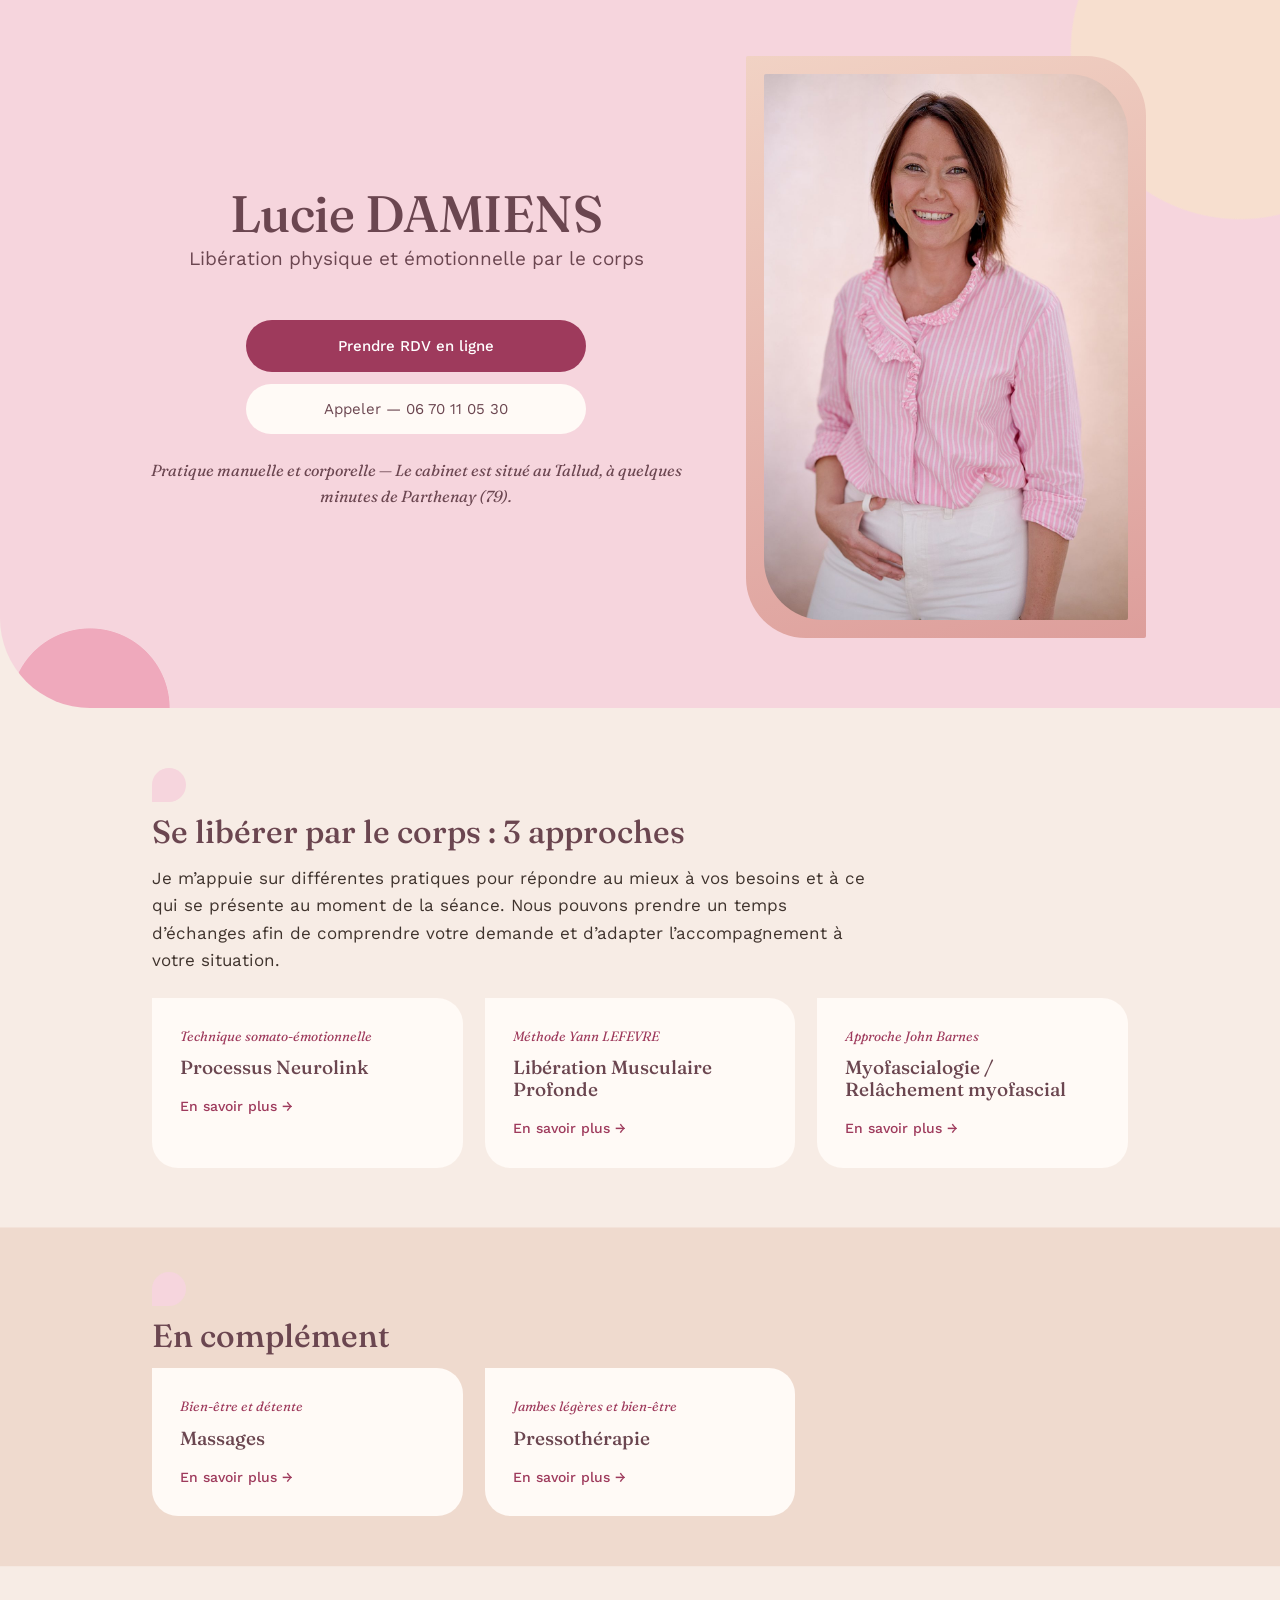
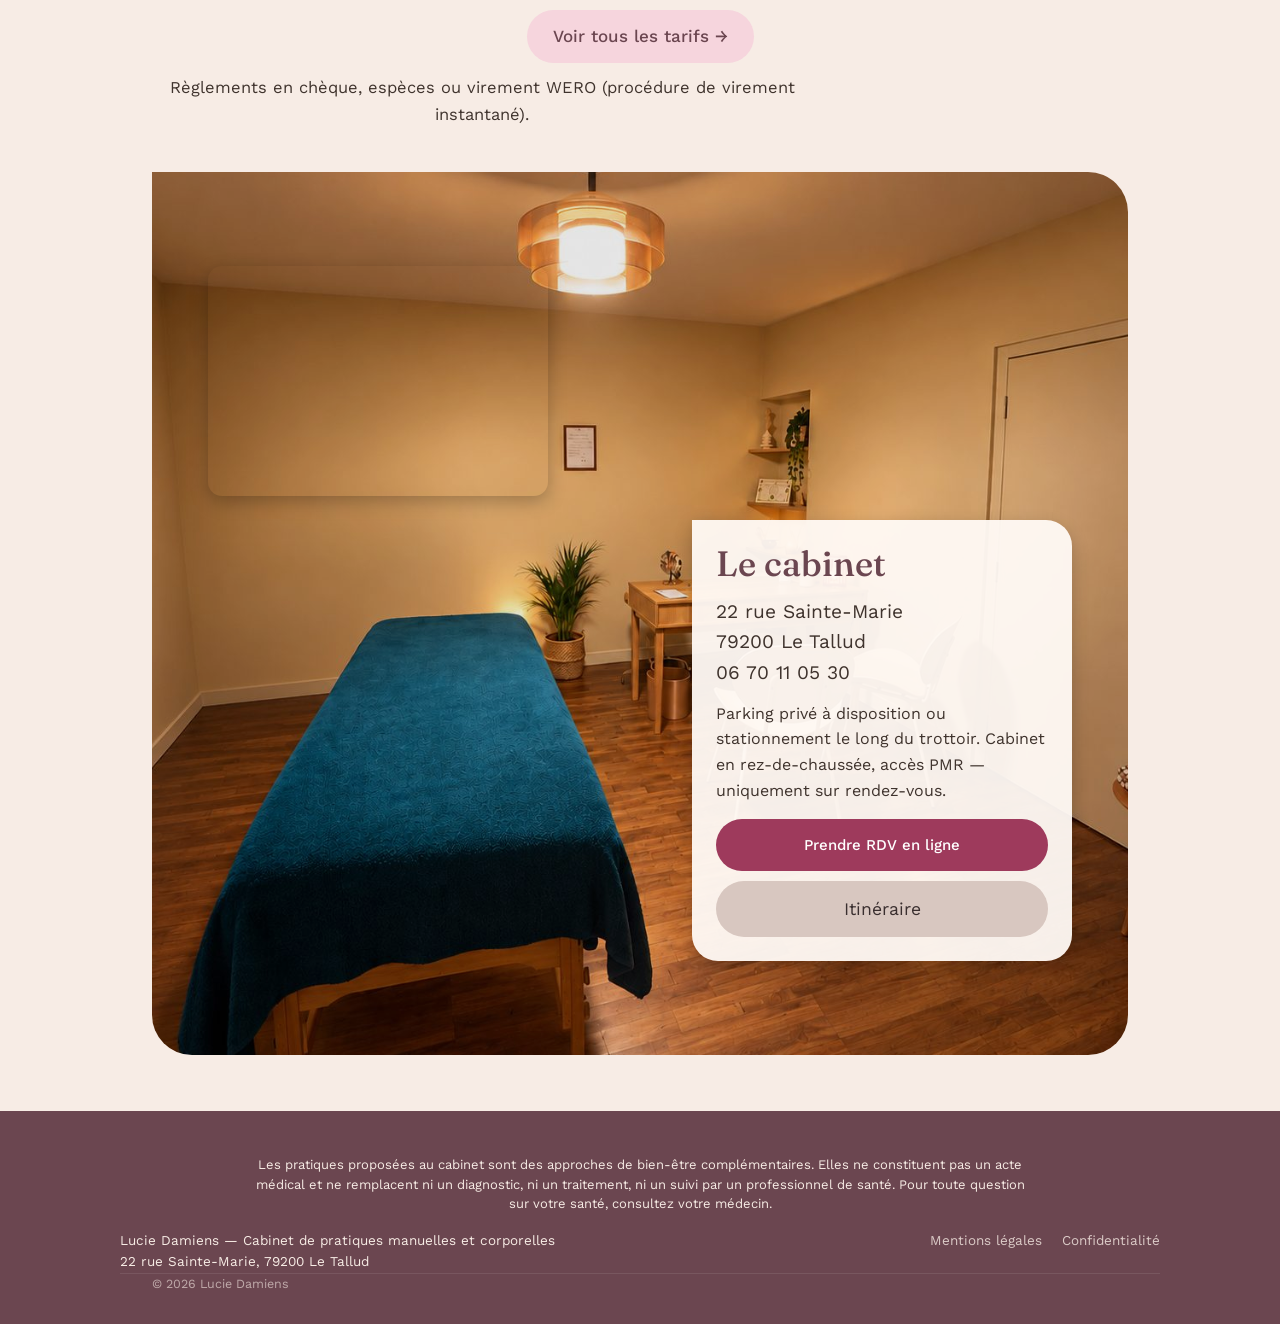
==== index.html @ f3e39a35 "Add files via upload" ====
<!doctype html>
<html lang="fr-FR"><head><meta charset="utf-8"><meta name="viewport" content="width=device-width, initial-scale=1">
<title>Lucie Damiens – Pratiques manuelles et corporelles au Tallud (79)</title>
<meta name="description" content="Lucie Damiens, cabinet de pratiques manuelles et corporelles au Tallud, près de Parthenay (79) : Processus Neurolink, Libération Musculaire Profonde, Myofascialogie, massages et pressothérapie.">
<link rel="stylesheet" href="https://fonts.googleapis.com/css2?family=Fraunces:ital,opsz,wght@0,9..144,400;0,9..144,500;0,9..144,600;1,9..144,500&family=Work+Sans:wght@400;500;600&display=swap">
<style>/*
Theme Name: Lucie Damiens
Theme URI: https://luciedamiensneurolink.com/
Author: Peux
Description: Thème sur-mesure pour le site de Lucie Damiens, thérapeute manuelle (Fasciathérapie, Libération Musculaire Profonde, Myofascialogie, Processus Neurolink).
Version: 1.0
Requires PHP: 7.4
Text Domain: lucie-damiens
*/

:root{
  --bone:#F7ECE5;
  --bone-deep:#EFDACE;
  --ink:#3F332D;
  --ink-soft:#8A796F;
  --moss:#E28FA6;
  --moss-deep:#6B4650;
  --ochre:#DB9DAF;
  --clay:#DB9DAF;
  --line:#EAD9CD;
  --white:#FFFAF6;
}
*{box-sizing:border-box;}
html{scroll-behavior:smooth;}
body{
  margin:0;
  background:var(--bone);
  color:var(--ink);
  font-family:'Work Sans', sans-serif;
  font-size:17px;
  line-height:1.6;
}
h1,h2,h3{
  font-family:'Fraunces', serif;
  font-weight:500;
  color:var(--moss-deep);
  line-height:1.15;
  margin:0;
}
p{margin:0;}
a{color:inherit;}
img{max-width:100%;}
.wrap{max-width:1040px;margin:0 auto;padding:0 32px;}

/* HERO */
.hero{
  display:grid; grid-template-columns:1.1fr .9fr; gap:56px; align-items:center;
  padding:76px 32px 84px; max-width:1040px; margin:0 auto;
}
.hero .eyebrow{font-size:15px; color:var(--clay); font-style:italic; font-family:'Fraunces',serif; margin-bottom:14px;}
.hero h1{font-size:44px; letter-spacing:-.01em;}
.hero p.lead{margin-top:20px; font-size:18px; color:var(--ink-soft); max-width:46ch;}
.hero .symptoms{margin-top:26px; display:flex; flex-wrap:wrap; gap:10px 10px;}
.hero .symptoms span{
  font-size:13.5px; color:var(--moss-deep); background:var(--bone-deep);
  border:1px solid var(--line); padding:6px 12px; border-radius:20px;
}
.hero .ctas{margin-top:34px; display:flex; gap:14px; flex-wrap:wrap;}
.btn-primary{
  background:var(--moss); color:var(--white); text-decoration:none;
  padding:14px 26px; border-radius:2px; font-size:15px; font-weight:500;
  display:inline-block;
}
.btn-secondary{
  border:1px solid var(--ink); color:var(--ink); text-decoration:none;
  padding:13px 25px; border-radius:2px; font-size:15px;
  display:inline-block;
}
.hero-visual{
  aspect-ratio:4/5; background:var(--moss-deep);
  border-radius:2px 60px 2px 60px;
  display:flex; align-items:flex-end; padding:20px;
  background-image:linear-gradient(165deg,#F1D2C4,#DD9E9B);
  overflow:hidden;
}
.hero-visual img{width:100%; height:100%; object-fit:cover; display:block; border-radius:2px 60px 2px 60px;}
@media(max-width:800px){ .hero{grid-template-columns:1fr; padding-top:48px;} .hero h1{font-size:34px;} }

section{padding:70px 32px;}
.section-inner{max-width:1040px; margin:0 auto;}
.divider{border:none; border-top:1px solid var(--line); max-width:1040px; margin:0 auto;}

/* COMPRENDRE */
.comprendre{background:var(--white);}
.comprendre h2{font-size:30px; margin-bottom:22px;}
.comprendre .cols{display:grid; grid-template-columns:1fr 1fr; gap:48px; margin-top:30px;}
.comprendre p{color:var(--ink-soft); max-width:60ch;}
.comprendre .cols h3{font-size:18px; color:var(--moss); margin-bottom:10px;}
.causes-list{list-style:none; padding:0; margin:14px 0 0; display:flex; flex-direction:column; gap:8px;}
.causes-list li{padding-left:18px; position:relative; color:var(--ink-soft); font-size:15.5px;}
.causes-list li::before{content:"—"; position:absolute; left:0; color:var(--clay);}
@media(max-width:800px){ .comprendre .cols{grid-template-columns:1fr;} }

/* FASCIATHERAPIE */
.fascia{background:var(--bone);}
.fascia-grid{display:grid; grid-template-columns:1fr 1fr; gap:48px; align-items:start;}
.fascia h2{font-size:30px; margin-bottom:8px;}
.fascia .sub{font-family:'Fraunces',serif; font-style:italic; color:var(--clay); font-size:16px; margin-bottom:20px; display:block;}
.fascia p{color:var(--ink-soft); max-width:52ch;}
.fascia-points{list-style:none; padding:0; margin:22px 0 0; display:flex; flex-direction:column; gap:14px;}
.fascia-points li{padding-left:20px; position:relative; color:var(--ink-soft); font-size:15px;}
.fascia-points li::before{content:"—"; position:absolute; left:0; color:var(--moss);}
.fascia-points strong{color:var(--ink); font-weight:500;}
.combo-note{
  margin-top:28px; padding:20px 22px; background:var(--bone-deep);
  border-left:2px solid var(--moss); border-radius:2px; font-size:14.5px; color:var(--ink-soft);
}
@media(max-width:800px){ .fascia-grid{grid-template-columns:1fr;} }

/* BENEFICES */
.benefices{background:var(--white);}
.benefices h2{font-size:30px; margin-bottom:38px;}
.benef-grid{display:grid; grid-template-columns:1.3fr 1fr; gap:26px;}
.benef-item{padding:26px 0; border-top:1px solid var(--line);}
.benef-item:first-child{border-top:none;}
.benef-item h3{font-size:19px; color:var(--ink); font-weight:500; margin-bottom:8px;}
.benef-item p{color:var(--ink-soft); font-size:15px; max-width:44ch;}
.benef-side{background:var(--bone-deep); border-radius:2px; padding:28px; display:flex; flex-direction:column; justify-content:center;}
.benef-side h3{font-family:'Fraunces',serif; font-size:20px; color:var(--moss-deep); font-weight:500;}
.benef-side p{margin-top:10px; color:var(--ink-soft); font-size:14.5px;}
@media(max-width:800px){ .benef-grid{grid-template-columns:1fr;} }

/* TEMOIGNAGES */
.temoignages h2{font-size:30px; margin-bottom:38px;}
.quote-flow{display:flex; flex-direction:column; gap:0;}
.quote{padding:26px 0; border-top:1px solid var(--line); display:grid; grid-template-columns:40px 1fr; gap:18px;}
.quote:first-child{border-top:none;}
.quote .mark{font-family:'Fraunces',serif; font-size:34px; color:var(--clay); line-height:1;}
.quote p{font-size:16.5px; color:var(--ink); max-width:60ch;}
.quote .who{margin-top:10px; font-size:13.5px; color:var(--ink-soft);}

/* TARIFS */
.tarifs{background:var(--white);}
.tarifs h2{font-size:30px; margin-bottom:30px;}
.tarif-row{display:flex; justify-content:space-between; align-items:baseline; padding:18px 0; border-top:1px solid var(--line); max-width:640px;}
.tarif-row:first-of-type{border-top:none;}
.tarif-row .label{font-size:16px;}
.tarif-row .price{font-family:'Fraunces',serif; font-size:20px; color:var(--moss-deep);}
.tarifs .infos{margin-top:26px; color:var(--ink-soft); font-size:14.5px; max-width:56ch;}

/* FAQ */
.faq h2{font-size:30px; margin-bottom:30px;}
.faq-item{border-top:1px solid var(--line); padding:20px 0;}
.faq-item:first-child{border-top:none;}
.faq-item h3{font-size:16.5px; font-weight:500; color:var(--ink); font-family:'Work Sans',sans-serif;}
.faq-item p{margin-top:8px; color:var(--ink-soft); font-size:15px; max-width:60ch;}

/* CABINET */
.cabinet{background:var(--white);}
.cabinet-grid{display:grid; grid-template-columns:1fr 1fr; gap:40px; align-items:stretch;}
.map{background:var(--bone-deep); border:1px solid var(--line); border-radius:2px; min-height:280px; width:100%;}
.cabinet-info h2{font-size:26px;}
.cabinet-info address{font-style:normal; color:var(--ink-soft); margin-top:14px; line-height:1.7;}
.cabinet-info .practical{margin-top:18px; color:var(--ink-soft); font-size:14.5px;}
@media(max-width:800px){ .cabinet-grid{grid-template-columns:1fr;} }

/* CONTACT FINAL */
.contact-final{text-align:center; padding:90px 32px;}
.contact-final h2{font-size:32px; max-width:20ch; margin:0 auto;}
.contact-final .btn-primary{margin-top:28px; display:inline-block;}
.contact-final .tel{margin-top:16px; display:block; color:var(--ink-soft); font-size:14.5px;}

footer{background:var(--moss-deep); color:var(--bone); padding:44px 32px 30px;}
.footer-inner{max-width:1040px; margin:0 auto; display:flex; justify-content:space-between; flex-wrap:wrap; gap:24px; font-size:13.5px;}
.footer-inner a{text-decoration:none; color:var(--bone); opacity:.8;}
.footer-links{display:flex; gap:20px; flex-wrap:wrap;}
.foot-bottom{max-width:1040px; margin:24px auto 0; padding-top:20px; border-top:1px solid rgba(250,249,245,.15); font-size:12.5px; opacity:.6;}

/* APPROCHES (home) */
.approches h2{font-size:30px; margin-bottom:10px;}
.approches > .section-inner > p.intro{color:var(--ink-soft); max-width:60ch; margin-bottom:34px;}
.approches-grid{display:grid; grid-template-columns:repeat(3,1fr); gap:22px;}
.approche-card{background:var(--white); border:1px solid var(--line); border-radius:2px; padding:28px; display:flex; flex-direction:column; gap:10px;}
.approche-card .tag{font-family:'Fraunces',serif; font-style:italic; color:var(--clay); font-size:13.5px;}
.approche-card h3{font-size:19px; color:var(--moss-deep); font-weight:500;}
.approche-card p{color:var(--ink-soft); font-size:14.5px; flex:1;}
.approche-card a.more{font-size:14px; color:var(--moss); text-decoration:none; font-weight:500; margin-top:6px;}
@media(max-width:800px){ .approches-grid{grid-template-columns:1fr;} }

/* TECHNIQUE PAGES */
.tech-hero{padding:56px 32px 40px; max-width:820px; margin:0 auto;}
.back-link{display:inline-block; margin-bottom:18px; font-size:14px;}
.back-link:hover{opacity:.85;}
.tech-hero .tagline{display:block; font-family:'Fraunces',serif; font-style:italic; color:var(--clay); font-size:17px; margin-top:10px;}
.tech-hero h1{font-size:36px; margin-top:12px;}
.tech-body{padding:10px 32px 60px; max-width:820px; margin:0 auto;}
.tech-body p{color:var(--ink-soft); margin-bottom:18px; font-size:16.5px; max-width:66ch;}
.tech-body h2{font-size:21px; margin:36px 0 14px; color:var(--moss-deep);}
.indications{background:var(--bone-deep); border-radius:2px; padding:24px 26px; margin:14px 0;}
.indications p{color:var(--ink-soft); font-size:15px; margin:0;}
.note-box{border-left:2px solid var(--moss); padding:16px 20px; margin:20px 0; font-style:italic; color:var(--ink-soft); font-size:15px; background:var(--white);}
.tech-cta{text-align:center; padding:50px 32px 70px;}
.tech-cta .btn-primary{margin-top:18px; display:inline-block;}

.other-techniques{padding:56px 32px; background:var(--white);}
.other-techniques h2{font-size:24px; margin-bottom:24px;}

:root{
  --bone:#F7ECE5;
  --bone-deep:#EFDACE;
  --ink:#3F332D;
  --ink-soft:#8A796F;
  --moss:#E28FA6;
  --moss-deep:#6B4650;
  --ochre:#DB9DAF;
  --clay:#DB9DAF;
  --line:#EAD9CD;
  --white:#FFFAF6;
}

body{
  background:var(--bone);
  color:var(--ink);
  font-family:'Work Sans', sans-serif;
  font-size:17px;
  line-height:1.6;
}

h1,h2,h3{
  font-family:'Fraunces', serif;
  font-weight:500;
  color:var(--moss-deep);
  line-height:1.15;
  margin:0;
}

p{margin:0;}
a{color:inherit;}

.wrap{max-width:1040px;margin:0 auto;padding:0 32px;}

.note{
  max-width:640px; margin:0 auto 8px; text-align:center;
  font-family:'Work Sans',sans-serif; font-size:13px; color:var(--ink-soft);
  letter-spacing:.02em; padding:10px 0;
}

/* HERO */
.hero{
  display:grid; grid-template-columns:1.1fr .9fr; gap:56px; align-items:center;
  padding:76px 32px 84px; max-width:1040px; margin:0 auto;
}
.hero .eyebrow{font-size:15px; color:var(--clay); font-style:italic; font-family:'Fraunces',serif; margin-bottom:14px;}
.hero h1{font-size:44px; letter-spacing:-.01em;}
.hero p.lead{margin-top:20px; font-size:18px; color:var(--ink-soft); max-width:46ch;}
.hero .symptoms{margin-top:26px; display:flex; flex-wrap:wrap; gap:10px 10px;}
.hero .symptoms span{
  font-size:13.5px; color:var(--moss-deep); background:var(--bone-deep);
  border:1px solid var(--line); padding:6px 12px; border-radius:20px;
}
.hero .ctas{margin-top:34px; display:flex; gap:14px; flex-wrap:wrap;}
.btn-primary{
  background:var(--moss); color:var(--white); text-decoration:none;
  padding:14px 26px; border-radius:2px; font-size:15px; font-weight:500;
}
.btn-secondary{
  border:1px solid var(--ink); color:var(--ink); text-decoration:none;
  padding:13px 25px; border-radius:2px; font-size:15px;
}
.hero-visual{
  aspect-ratio:3/5; background:var(--moss-deep);
  border-radius:2px 60px 2px 60px;
  display:flex; align-items:flex-end; padding:20px;
  background-image:linear-gradient(165deg,#F1D2C4,#DD9E9B);
}
.hero-visual img{width:100%;height:100%;object-fit:cover;}

@media(max-width:800px){
  .hero{grid-template-columns:1fr; padding-top:48px;}
  .hero h1{font-size:34px;}
}

/* SECTIONS */
section{padding:70px 32px;}
.section-inner{max-width:1040px; margin:0 auto;}
.divider{border:none; border-top:1px solid var(--line); max-width:1040px; margin:0 auto;}

/* COMPRENDRE */
.comprendre{background:var(--white);}
.comprendre h2{font-size:30px; margin-bottom:22px;}
.comprendre .cols{display:grid; grid-template-columns:1fr 1fr; gap:48px; margin-top:30px;}
.comprendre p{color:var(--ink-soft); max-width:60ch;}
.comprendre .cols h3{font-size:18px; color:var(--moss); margin-bottom:10px;}
.causes-list{list-style:none; padding:0; margin:14px 0 0; display:flex; flex-direction:column; gap:8px;}
.causes-list li{padding-left:18px; position:relative; color:var(--ink-soft); font-size:15.5px;}
.causes-list li::before{content:"—"; position:absolute; left:0; color:var(--clay);}
@media(max-width:800px){ .comprendre .cols{grid-template-columns:1fr;} }

/* TECHNIQUE PAGES */
.tech-hero{padding:56px 32px 40px; max-width:820px; margin:0 auto;}
.back-link{display:inline-block; margin-bottom:18px; font-size:14px;}
.tech-hero .tagline{display:block; font-family:'Fraunces',serif; font-style:italic; color:var(--clay); font-size:17px; margin-top:10px;}
.tech-hero h1{font-size:36px; margin-top:12px;}

.tech-body{padding:10px 32px 60px; max-width:820px; margin:0 auto;}
.tech-body p{color:var(--ink-soft); margin-bottom:18px; font-size:16.5px; max-width:66ch;}
.tech-body h2{font-size:21px; margin:36px 0 14px; color:var(--moss-deep);}
.indications{background:var(--bone-deep); border-radius:2px; padding:24px 26px; margin:14px 0;}
.indications p{color:var(--ink-soft); font-size:15px; margin:0;}
.note-box{border-left:2px solid var(--moss); padding:16px 20px; margin:20px 0; font-style:italic; color:var(--ink-soft); font-size:15px; background:var(--white);}

.tech-cta{text-align:center; padding:50px 32px 70px;}
.tech-cta .btn-primary{margin-top:18px; display:inline-block;}

/* APPROCHES */
.approches h2{font-size:30px; margin-bottom:10px;}
.approches > .section-inner > p.intro{color:var(--ink-soft); max-width:60ch; margin-bottom:34px;}
.approches-grid{display:grid; grid-template-columns:repeat(3,1fr); gap:22px;}
.approche-card{background:var(--white); border:1px solid var(--line); border-radius:2px; padding:28px; display:flex; flex-direction:column; gap:10px;}
.approche-card .tag{font-family:'Fraunces',serif; font-style:italic; color:var(--clay); font-size:13.5px;}
.approche-card h3{font-size:19px; color:var(--moss-deep); font-weight:500;}
.approche-card p{color:var(--ink-soft); font-size:14.5px; flex:1;}
.approche-card a.more{font-size:14px; color:var(--moss); text-decoration:none; font-weight:500; margin-top:6px;}
@media(max-width:800px){ .approches-grid{grid-template-columns:1fr;} }

/* QUOTES */
.quote-flow{display:flex; flex-direction:column; gap:0;}
.quote{padding:26px 0; border-top:1px solid var(--line); display:grid; grid-template-columns:40px 1fr; gap:18px;}
.quote .mark{font-family:'Fraunces',serif; font-size:34px; color:var(--clay); line-height:1;}
.quote p{font-size:16.5px; color:var(--ink); max-width:60ch;}
.quote .who{margin-top:10px; font-size:13.5px; color:var(--ink-soft);}

/* TARIFS */
.tarif-row{display:flex; justify-content:space-between; align-items:baseline; padding:18px 0; border-top:1px solid var(--line); max-width:640px;}
.tarif-row .label{font-size:16px;}
.tarif-row .price{font-family:'Fraunces',serif; font-size:20px; color:var(--moss-deep);}
.tarifs .infos{margin-top:26px; color:var(--ink-soft); font-size:14.5px; max-width:56ch;}

/* CONTACT FINAL */
.contact-final{text-align:center; padding:90px 32px;}
.contact-final h2{font-size:32px; max-width:20ch; margin:0 auto;}
.contact-final .btn-primary{margin-top:28px; display:inline-block;}
.contact-final .tel{margin-top:16px; display:block; color:var(--ink-soft); font-size:14.5px;}
/* ===== SECTION IMMERSIVE ===== */

.cabinet-immersive {
  position: relative;
  width: 100%;
  height: 750px;
  overflow: hidden;
}

/* ===== IMAGE DE FOND (sans flou) ===== */

.cabinet-bg {
  position: absolute;
  top: 0;
  left: 0;
  width: 100%;
  height: 100%;
  background-image: url("images/cabinet.jpg");
  background-size: cover;
  background-position: center;
  background-attachment: fixed; /* Parallax */
  filter: brightness(0.55); /* sombre mais net */
  transform: scale(1.05); /* effet profondeur */
}

/* ===== OVERLAY ===== */

.cabinet-immersive-overlay {
  position: relative;
  z-index: 2;
  display: grid;
  grid-template-columns: 1fr 1fr;
  gap: 40px;
  padding: 80px 60px;
  height: 100%;
  align-items: center;
  animation: fadeIn 1.4s ease forwards;
  opacity: 0;
}

/* Animation fade-in */
@keyframes fadeIn {
  from { opacity: 0; transform: translateY(30px); }
  to { opacity: 1; transform: translateY(0); }
}

/* ===== CARTE ===== */

.cabinet-map iframe {
  width: 100%;
  height: 350px;
  border: 0;
  border-radius: 14px;
  box-shadow: 0 6px 18px rgba(0,0,0,0.25);
}

/* ===== INFO ===== */

.cabinet-info {
  background: rgba(255, 255, 255, 0.85);
  padding: 35px;
  border-radius: 14px;
  box-shadow: 0 6px 18px rgba(0,0,0,0.20);
}

.cabinet-info h2 {
  font-size: 2.2rem;
  margin-bottom: 20px;
  color: #3a2f2f;
}

.cabinet-info address {
  font-style: normal;
  font-size: 1.2rem;
  line-height: 1.6;
  margin-bottom: 15px;
  color: #4a3f3f;
}

.cabinet-info p.practical {
  font-size: 1rem;
  color: #6a5f5f;
  margin-top: 10px;
}

/* ===== BOUTON ===== */

.cabinet-btn {
  display: inline-block;
  margin-top: 20px;
  padding: 14px 26px;
  background: #d8c7c0;
  color: #3a2f2f;
  text-decoration: none;
  border-radius: 10px;
  font-size: 1.1rem;
  transition: 0.25s ease;
}

.cabinet-btn:hover {
  background: #cbb8b0;
  transform: translateY(-3px);
}

/* ===== RESPONSIVE ===== */

@media (max-width: 900px) {
  .cabinet-immersive-overlay {
    grid-template-columns: 1fr;
    padding: 40px 20px;
  }

  .cabinet-map iframe {
    height: 250px;
  }

  .cabinet-immersive {
    height: auto;
    padding-bottom: 40px;
  }

  .cabinet-bg {
    background-attachment: scroll; /* désactive parallax sur mobile */
    filter: brightness(0.55);
  }
}
.hero-signature {
  text-align: center;
  padding: 60px 20px 20px;
  animation: fadeInElegant 1.6s ease forwards;
  opacity: 0;
}

.hero-signature h1 {
  font-family: 'Montserrat', sans-serif;
  font-size: 3.2rem;
  font-weight: 300;
  color: #3a2f2f;
}

.hero-signature h1 span {
  color: #d8c7c0; /* touche thérapeutique */
}

.hero-subtitle {
  font-size: 1.2rem;
  color: #6a5f5f;
}
.hero-elegant-title h1 {
  font-size: clamp(2rem, 4vw, 4.4rem) !important;
}
.approches h2 {
  font-size: 2rem !important;
}

/* Tuiles : mêmes angles que la photo */
.approche-card {
  border-radius: 2px 32px 2px 32px;
}

/* Boutons RDV et téléphone : mêmes angles que la photo */
.btn-primary,
.btn-secondary {
  border-radius: 2px 16px 2px 16px;
}

/* ===== SITE ÉGAYÉ : ACCUEIL ET PAGES INTÉRIEURES =====
   À coller à la fin du CSS additionnel.
   Pour revenir en arrière : supprimer tout ce bloc. */

body{
  --rose-fort:#9E3A5C;
  --rose-doux:#F6D5DD;
  --peche:#F7DFCF;
  --prune:#6B4650;
  overflow-x:clip;
}

body:not(.page-id-22) > section.tech-body.wrap{
  padding:0 !important;
  max-width:none;
}

/* Bandeau de titre coloré */
body:not(.page-id-22) .tech-hero{
  position:relative;
  overflow:hidden;
  max-width:none;
  padding:44px max(32px, calc(50% - 378px)) 64px;
  background:var(--rose-doux);
  border-radius:0 0 0 90px;
}
body:not(.page-id-22) .tech-hero::before{
  content:"";
  position:absolute;
  right:-70px;
  top:-90px;
  width:320px;
  height:320px;
  border-radius:50%;
  background:var(--peche);
}
body:not(.page-id-22) .tech-hero::after{
  content:"";
  position:absolute;
  right:90px;
  bottom:-70px;
  width:150px;
  height:150px;
  border-radius:50%;
  background:#EFA9BC;
}
body:not(.page-id-22) .tech-hero > *{position:relative; z-index:1;}
body:not(.page-id-22) .tech-hero .back-link{
  background:rgba(255,250,246,.75);
  border:0;
  border-radius:999px;
  padding:8px 16px;
  margin-bottom:26px;
  color:var(--prune);
}
body:not(.page-id-22) .tech-hero .tagline{color:var(--rose-fort); font-size:18px;}
body:not(.page-id-22) .tech-hero h1{
  font-size:clamp(34px, 5vw, 50px);
  line-height:1.08;
  max-width:16em;
}

/* Texte plus lisible et plus vivant */
body:not(.page-id-22) section.tech-body:not(.wrap){padding:44px 32px 30px;}
body:not(.page-id-22) .tech-body:not(.wrap) p{color:var(--ink); font-size:17px; line-height:1.65;}
body:not(.page-id-22) .tech-hero + .tech-body > p:first-child{
  font-family:'Fraunces',serif;
  font-size:22px;
  line-height:1.4;
  color:var(--prune);
}
body:not(.page-id-22) .tech-body:not(.wrap) h2{
  font-size:29px;
  margin:54px 0 16px;
  color:var(--prune);
}
body:not(.page-id-22) .tech-body:not(.wrap) h2::before{
  content:"";
  display:block;
  width:34px;
  height:34px;
  margin-bottom:12px;
  border-radius:50% 50% 50% 0;
  background:var(--rose-doux);
}
body:not(.page-id-22) .tech-body:not(.wrap) h3{
  font-size:20px;
  margin:24px 0 6px;
  color:var(--rose-fort);
}

/* Listes en cartes */
body:not(.page-id-22) .tech-body:not(.wrap) ul{
  list-style:none;
  margin:18px 0 24px;
  padding:24px 26px;
  display:grid;
  gap:12px;
  background:var(--white);
  border-radius:0 26px 26px 26px;
}
body:not(.page-id-22) .tech-body:not(.wrap) ul li{
  position:relative;
  padding-left:30px;
  color:var(--ink);
  line-height:1.5;
}
body:not(.page-id-22) .tech-body:not(.wrap) ul li::before{
  content:"";
  position:absolute;
  left:0;
  top:.3em;
  width:15px;
  height:15px;
  border-radius:50%;
  background:#EFA9BC;
}

/* Encadrés et tarifs */
body:not(.page-id-22) .indications{
  background:var(--peche);
  border-radius:0 26px 26px 26px;
  padding:24px 26px;
}
body:not(.page-id-22) .indications p{
  color:var(--ink);
  font-size:17px;
  max-width:none;
}
body:not(.page-id-22) .indications p:has(> strong:first-child){
  display:flex;
  justify-content:space-between;
  align-items:baseline;
  gap:18px;
  padding:9px 0;
  border-bottom:1px solid rgba(107,70,80,.2);
  font-family:'Fraunces',serif;
  font-size:19px;
  color:var(--prune);
  white-space:nowrap;
}
body:not(.page-id-22) .indications p:has(> strong:first-child):last-child{border-bottom:0;}
body:not(.page-id-22) .indications p > strong:first-child{
  font-family:'Work Sans',sans-serif;
  font-size:16px;
  font-weight:500;
  color:var(--ink);
  flex:1 1 0;
  min-width:0;
  white-space:normal;
}

/* Citation */
body:not(.page-id-22) .tech-body:not(.wrap) p:has(> em:only-child){
  margin:40px 0;
  padding:30px 8px;
  border-block:1px solid #EFA9BC;
  font-family:'Fraunces',serif;
  font-size:23px;
  line-height:1.4;
  text-align:center;
  color:var(--rose-fort);
}

/* Appel à l'action en bandeau */
body:not(.page-id-22) .tech-cta{
  margin-top:30px;
  padding:60px 32px;
  background:var(--rose-doux);
  border-radius:90px 0 0 0;
}
body:not(.page-id-22) .tech-cta h2{color:var(--prune); font-size:28px; margin:0;}
body:not(.page-id-22) .tech-cta h2 + h2{margin-top:10px; font-size:36px; color:var(--rose-fort);}
body:not(.page-id-22) .tech-cta .btn-primary{
  margin-top:24px;
  padding:15px 30px;
  border-radius:999px;
  background:var(--rose-fort);
  color:#fff;
  font-weight:500;
  text-decoration:none;
}

/* Cartes des autres approches */
body:not(.page-id-22) .other-techniques{
  padding:56px 32px 66px;
  background:var(--bone-deep);
}
body:not(.page-id-22) .other-techniques h2{font-size:28px; color:var(--prune); margin-bottom:22px;}
body:not(.page-id-22) .approche-card{
  border:0;
  border-radius:0 26px 26px 26px;
  transition:transform .2s ease;
}
body:not(.page-id-22) .approche-card:hover{transform:translateY(-4px);}
body:not(.page-id-22) .approche-card .tag,
body:not(.page-id-22) .approche-card a.more{color:var(--rose-fort);}

@media (max-width:700px){
  body:not(.page-id-22) .tech-hero{padding:30px 24px 52px; border-radius:0 0 0 54px;}
  body:not(.page-id-22) .tech-hero::before{width:210px; height:210px; right:-90px; top:-70px;}
  body:not(.page-id-22) .tech-hero::after{width:96px; height:96px; right:24px; bottom:-48px;}
  body:not(.page-id-22) section.tech-body:not(.wrap){padding:32px 22px 20px;}
  body:not(.page-id-22) .tech-body:not(.wrap) h2{font-size:25px; margin-top:42px;}
  body:not(.page-id-22) .tech-cta{border-radius:54px 0 0 0; padding:48px 22px;}
  body:not(.page-id-22) .approches-grid{grid-template-columns:1fr;}
  body:not(.page-id-22) .indications p:has(> strong:first-child){font-size:18px;}
}
@media (prefers-reduced-motion:reduce){
  body:not(.page-id-22) .approche-card{transition:none;}
}

/* ===== ACCUEIL ===== */
body.page-id-22 > section.tech-body.wrap{padding:0 32px 56px !important; max-width:1040px;}
body.page-id-22 hr.divider{display:none;}

/* Bandeau d'ouverture */
body.page-id-22 .hero-accueil{padding:56px 24px 70px !important; margin-bottom:26px !important;}
body.page-id-22 .hero-accueil::before{
  content:"";
  position:absolute;
  z-index:-1;
  top:0;
  bottom:0;
  left:calc(50% - 50vw);
  right:calc(50% - 50vw);
  background:
    radial-gradient(circle 170px at calc(100% - 40px) 50px, var(--peche) 99%, transparent),
    radial-gradient(circle 80px at 90px 100%, #EFA9BC 99%, transparent),
    var(--rose-doux);
  border-radius:0 0 0 90px;
}
body.page-id-22 .hero-accueil-texte .hero-elegant-title h1{
  font-size:clamp(38px, 5vw, 58px);
  color:var(--prune);
}
body.page-id-22 .hero-elegant-subtitle{color:var(--prune); font-size:19px;}
body.page-id-22 .hero-accueil-texte .eyebrow{color:var(--prune); font-size:16px;}
body.page-id-22 .btn-primary{
  border-radius:999px;
  background:var(--rose-fort);
  color:#fff;
  font-weight:500;
}
body.page-id-22 .hero-accueil .btn-secondary{
  border:0;
  border-radius:999px;
  background:var(--white);
  color:var(--prune);
}

/* Approches */
body.page-id-22 section.approches{padding:34px 0 !important;}
body.page-id-22 section.approches h2{font-size:32px; color:var(--prune); margin-bottom:14px !important;}
body.page-id-22 section.approches h2::before{
  content:"";
  display:block;
  width:34px;
  height:34px;
  margin-bottom:12px;
  border-radius:50% 50% 50% 0;
  background:var(--rose-doux);
}
body.page-id-22 section.approches .lead{color:var(--ink); font-size:17px; margin-bottom:24px !important;}
body.page-id-22 .approche-card{
  border:0;
  border-radius:0 26px 26px 26px;
  transition:transform .2s ease;
}
body.page-id-22 .approche-card:hover{transform:translateY(-4px);}
body.page-id-22 .approche-card .tag,
body.page-id-22 .approche-card a.more{color:var(--rose-fort);}
body.page-id-22 .hero-accueil ~ section.approches ~ section.approches{
  background:var(--bone-deep);
  box-shadow:0 0 0 100vmax var(--bone-deep);
  clip-path:inset(0 -100vmax);
  margin-top:26px !important;
  padding:44px 0 50px !important;
}

/* Tarifs */
body.page-id-22 .tech-body > a.more{
  display:block;
  width:fit-content;
  margin:44px auto 12px;
  padding:13px 26px;
  border-radius:999px;
  background:var(--rose-doux);
  color:var(--prune);
  font-weight:500;
  text-decoration:none;
}
body.page-id-22 .tech-body > p.infos{
  color:var(--ink);
  text-align:center;
  margin-bottom:44px !important;
}

/* Cabinet : photo plus lumineuse */
body.page-id-22 .cabinet-immersive{border-radius:0 40px 40px 40px;}
body.page-id-22 .cabinet-immersive .cabinet-bg{filter:brightness(.9);}
body.page-id-22 .cabinet-immersive .cabinet-info{
  background:rgba(255,250,246,.95);
  border-radius:0 26px 26px 26px;
}
body.page-id-22 .cabinet-immersive .cabinet-info h2{color:var(--prune);}
body.page-id-22 .cabinet-immersive .cabinet-info address,
body.page-id-22 .cabinet-immersive .cabinet-info .practical{color:var(--ink);}
body.page-id-22 .cabinet-immersive .cabinet-btn{border-radius:999px;}

@media (max-width:700px){
  body.page-id-22 > section.tech-body.wrap{padding:0 22px 40px !important;}
  body.page-id-22 .hero-accueil{padding:32px 22px 46px !important;}
  body.page-id-22 .hero-accueil::before{border-radius:0 0 0 54px;}
  body.page-id-22 section.approches h2{font-size:27px;}
  body.page-id-22 .approches-grid{grid-template-columns:1fr;}
  body.page-id-22 .cabinet-immersive{border-radius:0 26px 26px 26px;}
}
@media (prefers-reduced-motion:reduce){
  body.page-id-22 .approche-card{transition:none;}
}
</style></head>
<body class="page page-id-22"><section class="tech-body wrap" style="padding-top:60px;">





<style>
  .hero-accueil {
    display: grid !important;
    grid-template-columns: minmax(0, 1fr) minmax(0, 400px) !important;
    gap: 48px;
    align-items: center;
    /* Sort de la colonne étroite du thème et se recentre sur l'écran */
    width: min(1060px, 100vw) !important;
    max-width: none !important;
    position: relative;
    left: 50%;
    transform: translateX(-50%);
    margin: 0 !important;
    padding: 48px 24px;
    box-sizing: border-box;
  }
  .hero-accueil-texte {
    display: flex;
    flex-direction: column;
    align-items: center;
    text-align: center;
  }
  .hero-accueil-texte .hero-elegant-title {
    margin: 0 0 28px;
    padding: 0;
    text-align: center;
  }
  .hero-accueil-texte .hero-elegant-title h1 {
    white-space: nowrap;
    font-size: clamp(2rem, 4vw, 3.25rem);
    text-align: center;
  }
  .hero-accueil-texte .ctas {
    display: flex;
    flex-direction: column;
    align-items: stretch;
    gap: 12px;
    width: 100%;
    max-width: 340px;
    margin: 0 0 24px;
  }
  .hero-accueil-texte .ctas a {
    display: block;
    width: 100%;
    margin: 0;
    box-sizing: border-box;
    text-align: center;
  }
  .hero-accueil-texte .eyebrow {
    margin: 0;
    text-align: center;
  }
  .hero-accueil .hero-visual {
    width: 100% !important;
    max-width: 400px !important;
    margin: 0 auto;
    padding: 18px !important;
    min-height: 0 !important;
    aspect-ratio: auto !important;
    height: auto !important;
    min-width: 0;
    justify-self: stretch;
    box-sizing: border-box;
  }
  .hero-accueil .hero-visual img {
    display: block;
    margin: 0 !important;
    width: 100% !important;
    max-width: none !important;
    height: auto !important;
    max-height: none !important;
  }
  /* Espacements resserrés entre les sections */
  .hero-accueil {
    padding-top: 32px;
    padding-bottom: 24px;
  }
  hr.divider {
    margin-top: 24px !important;
    margin-bottom: 24px !important;
  }
  section.approches,
  section.approches .section-inner {
    padding-top: 0 !important;
    padding-bottom: 0 !important;
    margin-top: 0 !important;
    margin-bottom: 0 !important;
  }
  section.approches h2 {
    margin-top: 0 !important;
    margin-bottom: 12px !important;
  }
  section.approches .lead {
    margin-top: 0 !important;
    margin-bottom: 16px !important;
  }
  p.infos {
    margin-top: 6px !important;
    margin-bottom: 0 !important;
  }
  @media (max-width: 768px) {
    .hero-accueil {
      grid-template-columns: 1fr !important;
      gap: 32px;
      padding: 32px 16px;
    }
  }
</style>

<!-- CONTENU DE LA PAGE ACCUEIL -->
<div class="hero hero-accueil">
  <div class="hero-accueil-texte">
    <div class="hero-elegant-title">
      <h1>Lucie DAMIENS</h1>
      <p class="hero-elegant-subtitle">Libération physique et émotionnelle par le corps</p>
    </div>

    <div class="ctas">
      <a class="btn-primary" href="https://calendly.com/luciedamiens">Prendre RDV en ligne</a>
      <a class="btn-secondary" href="tel:0670110530">Appeler — 06 70 11 05 30</a>
    </div>

    <div class="eyebrow">Pratique manuelle et corporelle — Le cabinet est situé au Tallud, à quelques minutes de Parthenay (79).</div>
  </div>

  <div class="hero-visual">
    <img src="images/lucie-damiens.jpg" width="1066" height="1600" alt="Lucie Damiens">
  </div>
</div>
<hr class="divider">

<section class="approches">
  <div class="section-inner">
    <h2>Se libérer par le corps : 3 approches</h2>
<p class="lead">
Je m’appuie sur différentes pratiques pour répondre au mieux à vos besoins et à ce qui se présente au moment de la séance. Nous pouvons prendre un temps d’échanges afin de comprendre votre demande et d’adapter l’accompagnement à votre situation.</p>

    <div class="approches-grid">

      <!-- Neurolink -->
      <div class="approche-card">
        <span class="tag">Technique somato-émotionnelle</span>
        <h3>Processus Neurolink</h3>
        <a class="more" href="processus-neurolink.html">En savoir plus →</a>
      </div>

      <!-- LMP -->
      <div class="approche-card">
        <span class="tag">Méthode Yann LEFEVRE</span>
        <h3>Libération Musculaire Profonde</h3>
        <a class="more" href="liberation-musculaire-profonde.html">En savoir plus →</a>
      </div>

      <!-- Myofascialogie -->
      <div class="approche-card">
        <span class="tag">Approche John Barnes</span>
        <h3>Myofascialogie / Relâchement myofascial</h3>
        <a class="more" href="myofascialogie.html">En savoir plus →</a>
      </div>

    </div>
  </div>
</section>

<hr class="divider">

<section class="approches">
  <div class="section-inner">
    <h2>En complément</h2>

    <div class="approches-grid">

      <!-- Massages -->
      <div class="approche-card">
        <span class="tag">Bien-être et détente</span>
        <h3>Massages</h3>
        <a class="more" href="massages.html">En savoir plus →</a>
      </div>

      <!-- Pressothérapie -->
      <div class="approche-card">
        <span class="tag">Jambes légères et bien-être</span>
        <h3>Pressothérapie</h3>
        <a class="more" href="pressotherapie.html">En savoir plus →</a>
      </div>

    </div>
  </div>
</section>

<hr class="divider">


  


<a class="more" href="tarifs.html">Voir tous les tarifs →</a>
<p class="infos">
      Règlements en chèque, espèces ou virement WERO (procédure de virement instantané).
    </p>
  

<hr class="divider">



<style>
  /* La section s'agrandit selon son contenu : rien n'est coupé */
  .cabinet-immersive {
    position: relative !important;
    height: auto !important;
    max-height: none !important;
    min-height: 640px !important;
    overflow: hidden;
  }
  .cabinet-immersive .cabinet-bg {
    position: absolute !important;
    top: 0;
    right: 0;
    bottom: 0;
    left: 0;
    width: 100% !important;
    height: 100% !important;
  }
  .cabinet-immersive .cabinet-immersive-overlay {
    position: relative !important;
    height: auto !important;
    max-height: none !important;
    display: grid !important;
    grid-template-columns: minmax(0, 1fr) minmax(0, 1fr) !important;
    grid-template-rows: auto auto !important;
    align-content: space-between !important;
    gap: 24px;
    width: 100%;
    min-height: 640px !important;
    padding: 24px !important;
    box-sizing: border-box;
  }
  /* Carte : en haut à gauche */
  .cabinet-immersive .cabinet-map {
    grid-column: 1;
    grid-row: 1;
    justify-self: start;
    align-self: start;
    width: 100% !important;
    max-width: 340px !important;
    height: 230px !important;
    margin: 0 !important;
  }
  .cabinet-immersive .cabinet-map iframe {
    display: block;
    width: 100% !important;
    height: 100% !important;
    border: 0;
  }
  /* Informations : en bas à droite */
  .cabinet-immersive .cabinet-info {
    grid-column: 2;
    grid-row: 2;
    justify-self: end;
    align-self: end;
    width: 100% !important;
    max-width: 380px !important;
    height: auto !important;
    max-height: none !important;
    overflow: visible !important;
    margin: 0 !important;
    padding: 24px !important;
    box-sizing: border-box;
  }
  .cabinet-immersive .cabinet-info h2 {
    margin: 0 0 12px !important;
  }
  .cabinet-immersive .cabinet-info address {
    margin: 0 0 12px !important;
  }
  .cabinet-immersive .cabinet-info .practical {
    margin: 0 !important;
  }
  .cabinet-immersive .cabinet-actions {
    display: flex;
    flex-direction: column;
    gap: 10px;
    margin-top: 16px;
  }
  .cabinet-immersive .cabinet-actions a {
    display: block;
    width: 100%;
    margin: 0;
    box-sizing: border-box;
    text-align: center;
  }
  @media (max-width: 768px) {
    .cabinet-immersive .cabinet-immersive-overlay {
      grid-template-columns: minmax(0, 1fr) !important;
      padding: 16px !important;
    }
    .cabinet-immersive .cabinet-map,
    .cabinet-immersive .cabinet-info {
      grid-column: 1;
      max-width: none !important;
    }
  }
</style>

<section class="cabinet-immersive" id="cabinet">

  <!-- Image de fond -->
  <div class="cabinet-bg"></div>

  <!-- Overlay -->
  <div class="cabinet-immersive-overlay">

    <!-- Carte Google Maps -->
    <div class="cabinet-map">
      <iframe src="https://www.google.com/maps?q=22+rue+Sainte-Marie,+79200+Le+Tallud&amp;output=embed" loading="lazy" allowfullscreen="">
      </iframe>
    </div>

    <!-- Bloc d'informations -->
    <div class="cabinet-info">
      <h2>Le cabinet</h2>

      <address>
        22 rue Sainte-Marie<br>
        79200 Le Tallud<br>
        06 70 11 05 30
      </address>

      <p class="practical">
        Parking privé à disposition ou stationnement le long du trottoir. Cabinet en rez-de-chaussée, accès PMR — uniquement sur rendez-vous.
      </p>

      <div class="cabinet-actions">
        <a class="btn-primary" href="https://calendly.com/luciedamiens">Prendre RDV en ligne</a>
        <a href="https://www.google.com/maps/dir/?api=1&amp;destination=22+rue+Sainte-Marie,+79200+Le+Tallud" class="cabinet-btn" target="_blank">
          Itinéraire
        </a>
      </div>
    </div>

  </div>
</section>

</section>
<footer>
  <p class="footer-mention" style="max-width:820px;margin:0 auto 16px;padding:0 16px;font-size:13px;line-height:1.5;text-align:center;">Les pratiques proposées au cabinet sont des approches de bien-être complémentaires. Elles ne constituent pas un acte médical et ne remplacent ni un diagnostic, ni un traitement, ni un suivi par un professionnel de santé. Pour toute question sur votre santé, consultez votre médecin.</p>
  <div class="footer-inner">
    <div>Lucie Damiens — Cabinet de pratiques manuelles et corporelles<br>22 rue Sainte-Marie, 79200 Le Tallud</div>
    <div class="footer-links">
      <a href="mentions-legales.html">Mentions légales</a>
      <a href="confidentialite.html">Confidentialité</a>
    </div>
  </div>
  <div class="foot-bottom wrap">&copy; 2026 Lucie Damiens</div>
</footer>

</body></html>
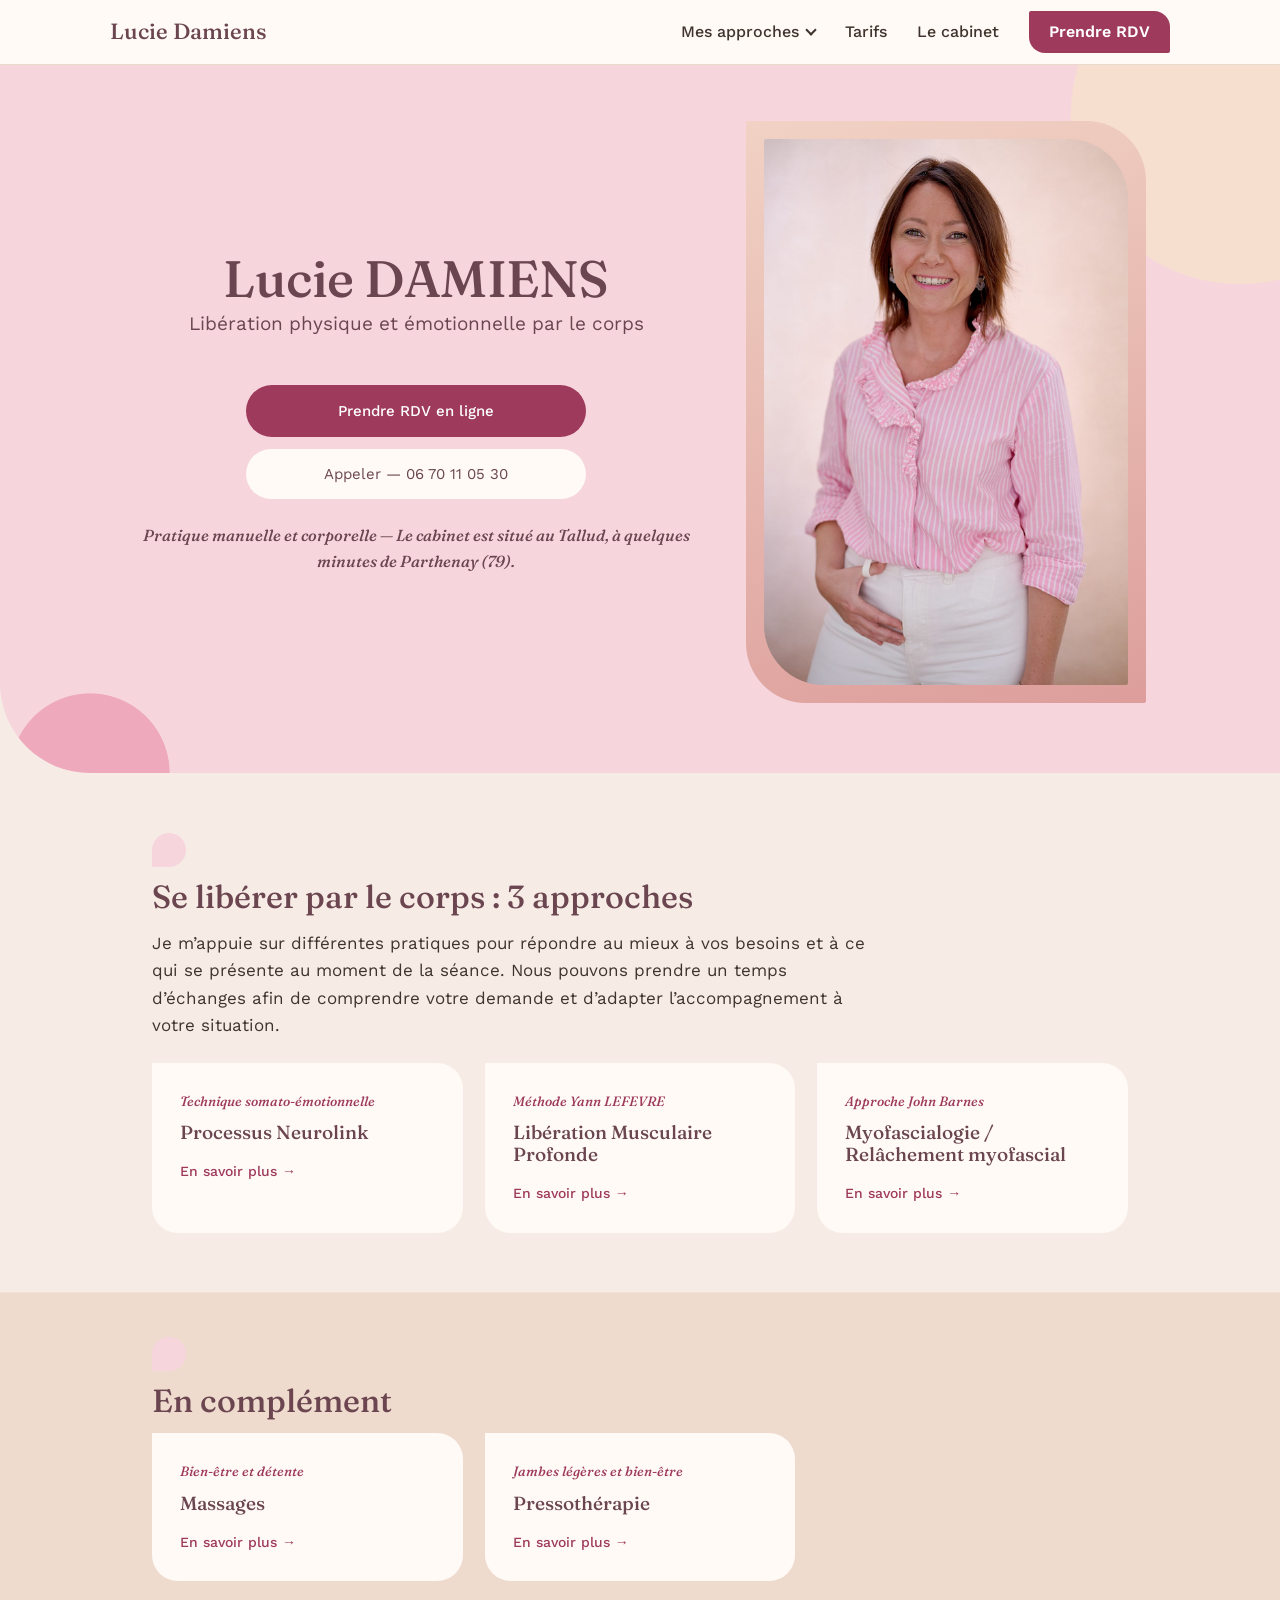
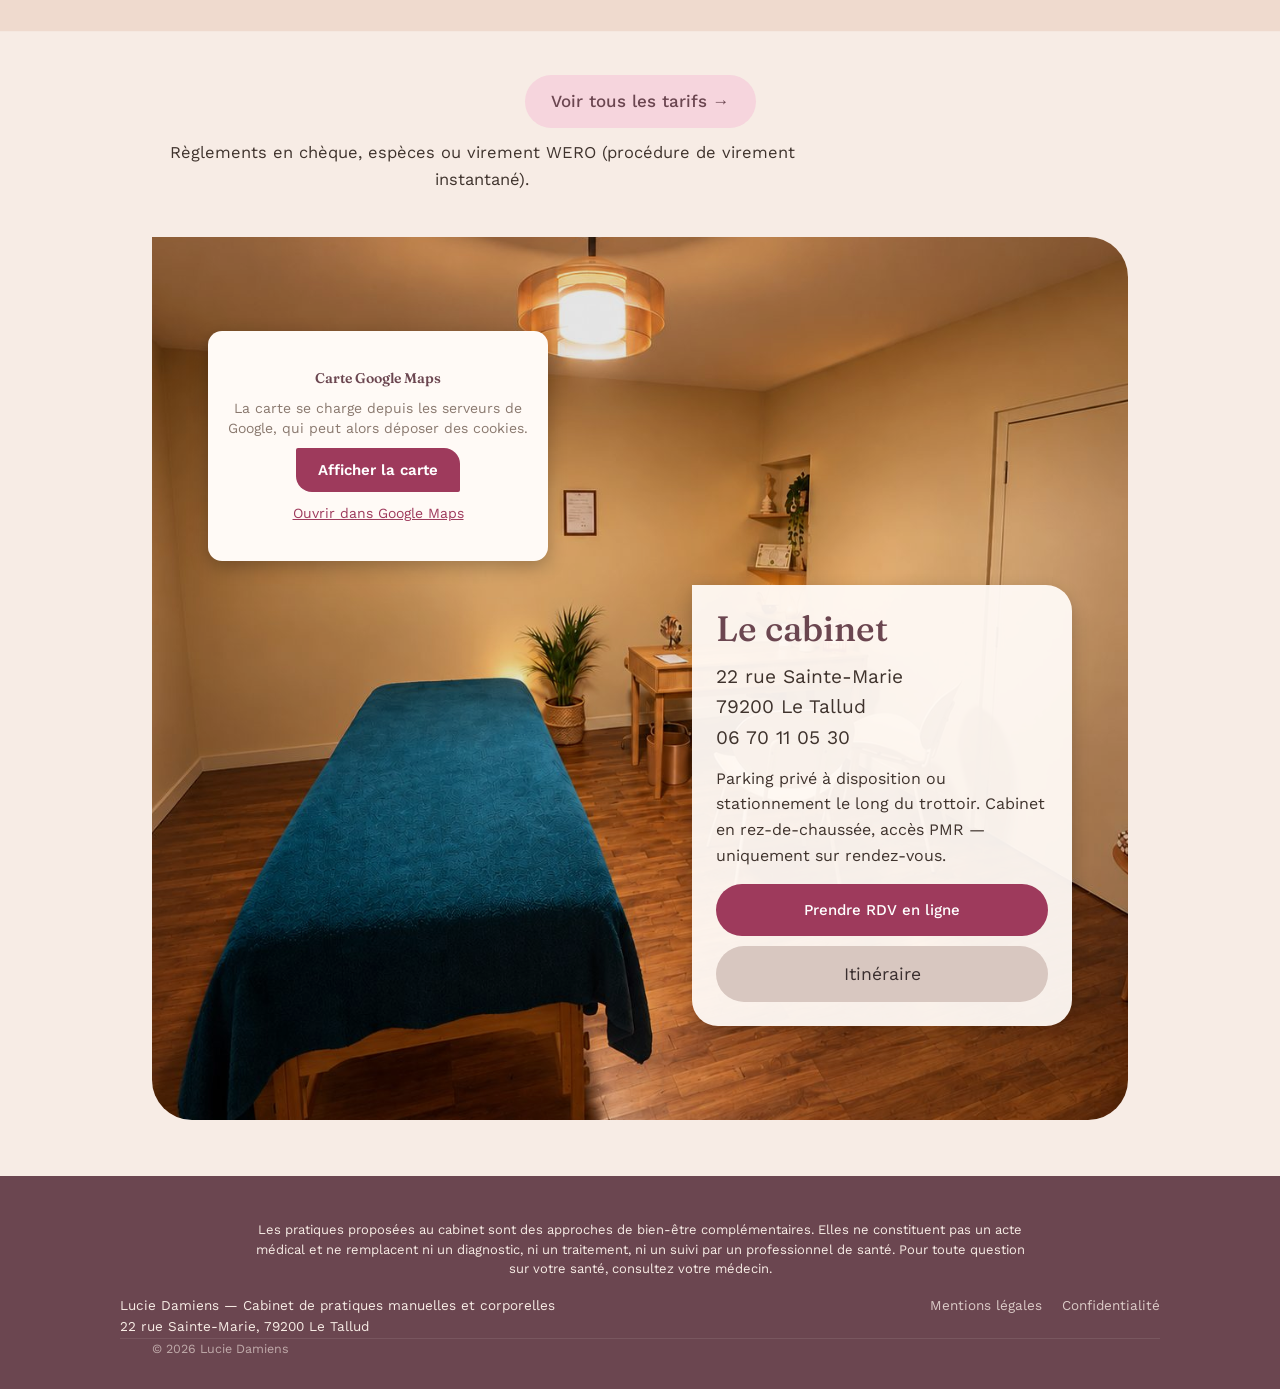
==== commit eda1d86c: "Conformité, navigation et SEO technique (lot 1) - Mentions légales et confidentialité corrigées (héb" ====
--- a/index.html
+++ b/index.html
@@ -1,8 +1,27 @@
 <!doctype html>
 <html lang="fr-FR"><head><meta charset="utf-8"><meta name="viewport" content="width=device-width, initial-scale=1">
 <title>Lucie Damiens – Pratiques manuelles et corporelles au Tallud (79)</title>
+<link rel="stylesheet" href="fonts.css">
+<link rel="preload" href="fonts/fraunces-latin-500-normal.woff2" as="font" type="font/woff2" crossorigin>
+<link rel="preload" href="fonts/work-sans-latin-400-normal.woff2" as="font" type="font/woff2" crossorigin>
+<link rel="icon" href="/favicon.ico" sizes="48x48">
+<link rel="icon" href="/favicon.svg" type="image/svg+xml">
+<link rel="apple-touch-icon" href="/apple-touch-icon.png">
+<link rel="canonical" href="https://luciedamiens.fr/">
+<meta property="og:type" content="website">
+<meta property="og:site_name" content="Lucie Damiens">
+<meta property="og:locale" content="fr_FR">
+<meta property="og:title" content="Lucie Damiens – Pratiques manuelles et corporelles au Tallud (79)">
+<meta property="og:description" content="Lucie Damiens, cabinet de pratiques manuelles et corporelles au Tallud, près de Parthenay (79) : Processus Neurolink, Libération Musculaire Profonde, Myofascialogie, massages et pressothérapie.">
+<meta property="og:url" content="https://luciedamiens.fr/">
+<meta property="og:image" content="https://luciedamiens.fr/images/og-image.jpg">
+<meta property="og:image:width" content="1200">
+<meta property="og:image:height" content="630">
+<meta property="og:image:alt" content="Salle de soin du cabinet de Lucie Damiens au Tallud">
+<meta name="twitter:card" content="summary_large_image">
+<script type="application/ld+json">{"@context": "https://schema.org", "@type": "HealthAndBeautyBusiness", "name": "Lucie Damiens", "description": "Cabinet de pratiques manuelles et corporelles au Tallud, près de Parthenay (79) : Processus Neurolink, Libération Musculaire Profonde, Myofascialogie, massages et pressothérapie.", "url": "https://luciedamiens.fr/", "telephone": "+33670110530", "email": "luciedamiens@yahoo.fr", "image": "https://luciedamiens.fr/images/og-image.jpg", "address": {"@type": "PostalAddress", "streetAddress": "22 rue Sainte-Marie", "postalCode": "79200", "addressLocality": "Le Tallud", "addressCountry": "FR"}}</script>
+
 <meta name="description" content="Lucie Damiens, cabinet de pratiques manuelles et corporelles au Tallud, près de Parthenay (79) : Processus Neurolink, Libération Musculaire Profonde, Myofascialogie, massages et pressothérapie.">
-<link rel="stylesheet" href="https://fonts.googleapis.com/css2?family=Fraunces:ital,opsz,wght@0,9..144,400;0,9..144,500;0,9..144,600;1,9..144,500&family=Work+Sans:wght@400;500;600&display=swap">
 <style>/*
 Theme Name: Lucie Damiens
 Theme URI: https://luciedamiensneurolink.com/
@@ -823,8 +842,33 @@
 @media (prefers-reduced-motion:reduce){
   body.page-id-22 .approche-card{transition:none;}
 }
-</style></head>
-<body class="page page-id-22"><section class="tech-body wrap" style="padding-top:60px;">
+</style><link rel="stylesheet" href="site.css">
+<script src="site.js" defer></script>
+</head>
+<body class="page page-id-22">
+<header class="site-nav">
+  <div class="site-nav-inner">
+    <a class="site-nav-brand" href="/">Lucie Damiens</a>
+    <button class="site-nav-toggle" type="button" aria-expanded="false" aria-controls="site-nav-menu"><span class="sr-only">Menu</span><span class="bars" aria-hidden="true"></span></button>
+    <nav id="site-nav-menu" class="site-nav-menu" aria-label="Navigation principale">
+      <ul>
+        <li class="has-sub"><button type="button" class="sub-toggle" aria-expanded="false" aria-controls="sub-approches">Mes approches</button>
+          <ul id="sub-approches" class="sub">
+            <li><a href="/processus-neurolink">Processus Neurolink</a></li>
+            <li><a href="/liberation-musculaire-profonde">Libération Musculaire Profonde</a></li>
+            <li><a href="/myofascialogie">Myofascialogie</a></li>
+            <li><a href="/massages">Massages</a></li>
+            <li><a href="/pressotherapie">Pressothérapie</a></li>
+          </ul>
+        </li>
+        <li><a href="/tarifs">Tarifs</a></li>
+        <li><a href="/#cabinet">Le cabinet</a></li>
+      </ul>
+      <a class="site-nav-cta" href="https://calendly.com/luciedamiens">Prendre RDV</a>
+    </nav>
+  </div>
+</header>
+<section class="tech-body wrap" style="padding-top:60px;">
 
 
 
@@ -943,7 +987,7 @@
 <div class="hero hero-accueil">
   <div class="hero-accueil-texte">
     <div class="hero-elegant-title">
-      <h1>Lucie DAMIENS</h1>
+      <h1>Lucie DAMIENS<span class="sr-only"> – pratiques manuelles et corporelles au Tallud, près de Parthenay</span></h1>
       <p class="hero-elegant-subtitle">Libération physique et émotionnelle par le corps</p>
     </div>
 
@@ -973,21 +1017,21 @@
       <div class="approche-card">
         <span class="tag">Technique somato-émotionnelle</span>
         <h3>Processus Neurolink</h3>
-        <a class="more" href="processus-neurolink.html">En savoir plus →</a>
+        <a class="more" href="/processus-neurolink">En savoir plus →</a>
       </div>
 
       <!-- LMP -->
       <div class="approche-card">
         <span class="tag">Méthode Yann LEFEVRE</span>
         <h3>Libération Musculaire Profonde</h3>
-        <a class="more" href="liberation-musculaire-profonde.html">En savoir plus →</a>
+        <a class="more" href="/liberation-musculaire-profonde">En savoir plus →</a>
       </div>
 
       <!-- Myofascialogie -->
       <div class="approche-card">
         <span class="tag">Approche John Barnes</span>
         <h3>Myofascialogie / Relâchement myofascial</h3>
-        <a class="more" href="myofascialogie.html">En savoir plus →</a>
+        <a class="more" href="/myofascialogie">En savoir plus →</a>
       </div>
 
     </div>
@@ -1006,14 +1050,14 @@
       <div class="approche-card">
         <span class="tag">Bien-être et détente</span>
         <h3>Massages</h3>
-        <a class="more" href="massages.html">En savoir plus →</a>
+        <a class="more" href="/massages">En savoir plus →</a>
       </div>
 
       <!-- Pressothérapie -->
       <div class="approche-card">
         <span class="tag">Jambes légères et bien-être</span>
         <h3>Pressothérapie</h3>
-        <a class="more" href="pressotherapie.html">En savoir plus →</a>
+        <a class="more" href="/pressotherapie">En savoir plus →</a>
       </div>
 
     </div>
@@ -1026,7 +1070,7 @@
   
 
 
-<a class="more" href="tarifs.html">Voir tous les tarifs →</a>
+<a class="more" href="/tarifs">Voir tous les tarifs →</a>
 <p class="infos">
       Règlements en chèque, espèces ou virement WERO (procédure de virement instantané).
     </p>
@@ -1145,8 +1189,12 @@
 
     <!-- Carte Google Maps -->
     <div class="cabinet-map">
-      <iframe src="https://www.google.com/maps?q=22+rue+Sainte-Marie,+79200+Le+Tallud&amp;output=embed" loading="lazy" allowfullscreen="">
-      </iframe>
+      <div class="map-consent">
+        <p class="map-consent-title">Carte Google Maps</p>
+        <p>La carte se charge depuis les serveurs de Google, qui peut alors déposer des cookies.</p>
+        <button type="button" class="map-consent-btn" data-map-src="https://www.google.com/maps?q=22+rue+Sainte-Marie,+79200+Le+Tallud&amp;output=embed">Afficher la carte</button>
+        <a href="https://www.google.com/maps/search/?api=1&amp;query=22+rue+Sainte-Marie,+79200+Le+Tallud" target="_blank" rel="noopener">Ouvrir dans Google Maps</a>
+      </div>
     </div>
 
     <!-- Bloc d'informations -->
@@ -1165,7 +1213,7 @@
 
       <div class="cabinet-actions">
         <a class="btn-primary" href="https://calendly.com/luciedamiens">Prendre RDV en ligne</a>
-        <a href="https://www.google.com/maps/dir/?api=1&amp;destination=22+rue+Sainte-Marie,+79200+Le+Tallud" class="cabinet-btn" target="_blank">
+        <a href="https://www.google.com/maps/dir/?api=1&amp;destination=22+rue+Sainte-Marie,+79200+Le+Tallud" class="cabinet-btn" target="_blank" rel="noopener">
           Itinéraire
         </a>
       </div>
@@ -1180,8 +1228,8 @@
   <div class="footer-inner">
     <div>Lucie Damiens — Cabinet de pratiques manuelles et corporelles<br>22 rue Sainte-Marie, 79200 Le Tallud</div>
     <div class="footer-links">
-      <a href="mentions-legales.html">Mentions légales</a>
-      <a href="confidentialite.html">Confidentialité</a>
+      <a href="/mentions-legales">Mentions légales</a>
+      <a href="/confidentialite">Confidentialité</a>
     </div>
   </div>
   <div class="foot-bottom wrap">&copy; 2026 Lucie Damiens</div>
--- a/fonts.css
+++ b/fonts.css
@@ -0,0 +1,8 @@
+/* Polices hébergées sur le site (aucun appel aux serveurs de Google). Licence SIL OFL, voir dossier fonts/ */
+@font-face{font-family:'Fraunces';font-style:normal;font-weight:400;font-display:swap;src:url(fonts/fraunces-latin-400-normal.woff2) format('woff2');}
+@font-face{font-family:'Fraunces';font-style:normal;font-weight:500;font-display:swap;src:url(fonts/fraunces-latin-500-normal.woff2) format('woff2');}
+@font-face{font-family:'Fraunces';font-style:normal;font-weight:600;font-display:swap;src:url(fonts/fraunces-latin-600-normal.woff2) format('woff2');}
+@font-face{font-family:'Fraunces';font-style:italic;font-weight:500;font-display:swap;src:url(fonts/fraunces-latin-500-italic.woff2) format('woff2');}
+@font-face{font-family:'Work Sans';font-style:normal;font-weight:400;font-display:swap;src:url(fonts/work-sans-latin-400-normal.woff2) format('woff2');}
+@font-face{font-family:'Work Sans';font-style:normal;font-weight:500;font-display:swap;src:url(fonts/work-sans-latin-500-normal.woff2) format('woff2');}
+@font-face{font-family:'Work Sans';font-style:normal;font-weight:600;font-display:swap;src:url(fonts/work-sans-latin-600-normal.woff2) format('woff2');}
--- a/site.css
+++ b/site.css
@@ -0,0 +1,59 @@
+/* Ajouts : menu d'en-tête, carte au clic, accessibilité. Couleurs reprises de la palette en place. */
+.sr-only{position:absolute;width:1px;height:1px;margin:-1px;padding:0;overflow:hidden;clip:rect(0,0,0,0);white-space:nowrap;border:0;}
+
+.site-nav{position:sticky;top:0;z-index:100;background:#FFFAF6;border-bottom:1px solid #EAD9CD;font-family:'Work Sans',sans-serif;}
+.site-nav-inner{max-width:1100px;margin:0 auto;padding:0 20px;min-height:64px;display:flex;align-items:center;justify-content:space-between;gap:20px;}
+.site-nav-brand{font-family:'Fraunces',Georgia,serif;font-size:22px;font-weight:500;color:#6B4650;text-decoration:none;white-space:nowrap;}
+.site-nav-menu{display:flex;align-items:center;gap:28px;}
+.site-nav-menu ul{list-style:none;margin:0;padding:0;display:flex;align-items:center;gap:26px;}
+.site-nav-menu li{position:relative;margin:0;padding:0;}
+.site-nav-menu li::before{display:none !important;}
+.site-nav-menu a,.site-nav-menu .sub-toggle{font:500 16px/1.2 'Work Sans',sans-serif;color:#3F332D;text-decoration:none;background:none;border:0;padding:10px 2px;cursor:pointer;}
+.site-nav-menu a:hover,.site-nav-menu .sub-toggle:hover{color:#9E3A5C;}
+.site-nav-menu a[aria-current="page"]{color:#9E3A5C;box-shadow:inset 0 -2px 0 #9E3A5C;}
+.sub-toggle::after{content:"";display:inline-block;width:6px;height:6px;margin-left:8px;border-right:2px solid currentColor;border-bottom:2px solid currentColor;transform:translateY(-3px) rotate(45deg);}
+.site-nav-menu .sub{display:none;position:absolute;left:-14px;top:100%;min-width:270px;flex-direction:column;align-items:stretch;gap:0;background:#FFFAF6;border:1px solid #EAD9CD;border-radius:2px 16px 2px 16px;padding:10px 6px;box-shadow:0 10px 24px rgba(63,51,45,.12);}
+.site-nav-menu li.has-sub:hover .sub,.site-nav-menu li.has-sub:focus-within .sub,.site-nav-menu .sub.open{display:flex;}
+.site-nav-menu .sub a{display:block;padding:10px 14px;}
+.site-nav-menu .site-nav-cta{background:#9E3A5C;color:#fff;padding:11px 20px;border-radius:2px 16px 2px 16px;font-weight:600;white-space:nowrap;}
+.site-nav-menu .site-nav-cta:hover{background:#6B4650;color:#fff;}
+.site-nav a:focus-visible,.site-nav button:focus-visible{outline:3px solid #9E3A5C;outline-offset:2px;}
+.site-nav-toggle{display:none;background:none;border:1px solid #EAD9CD;border-radius:6px;width:46px;height:46px;cursor:pointer;position:relative;}
+.site-nav-toggle .bars,.site-nav-toggle .bars::before,.site-nav-toggle .bars::after{position:absolute;left:12px;right:12px;height:2px;background:#3F332D;content:"";}
+.site-nav-toggle .bars{top:22px;}
+.site-nav-toggle .bars::before{left:0;right:0;top:-7px;}
+.site-nav-toggle .bars::after{left:0;right:0;top:7px;}
+
+@media (max-width:860px){
+  .site-nav-inner{flex-wrap:wrap;padding:8px 16px;}
+  .site-nav-toggle{display:block;}
+  .site-nav-menu{display:none;width:100%;flex-direction:column;align-items:stretch;gap:6px;padding:8px 0 16px;}
+  .site-nav-menu.open{display:flex;}
+  .site-nav-menu ul{flex-direction:column;align-items:stretch;gap:0;}
+  .site-nav-menu a,.site-nav-menu .sub-toggle{display:block;width:100%;text-align:left;padding:14px 4px;font-size:17px;min-height:44px;}
+  .site-nav-menu .sub{display:flex;position:static;border:0;box-shadow:none;padding:0 0 6px 14px;min-width:0;background:transparent;}
+  .sub-toggle::after{display:none;}
+  .site-nav-menu a[aria-current="page"]{box-shadow:none;}
+  .site-nav-menu .site-nav-cta{text-align:center;margin-top:6px;}
+}
+
+/* Titres de pages : lieu en second niveau */
+.h1-lieu{display:block;font-family:'Work Sans',sans-serif;font-size:.42em;font-weight:500;letter-spacing:0;line-height:1.35;margin-top:10px;}
+
+/* Carte chargée au clic */
+.cabinet-map .map-consent{box-sizing:border-box;width:100%;height:100%;min-height:230px;display:flex;flex-direction:column;align-items:center;justify-content:center;gap:10px;text-align:center;padding:18px;background:#FFFAF6;border-radius:14px;box-shadow:0 6px 18px rgba(0,0,0,.25);color:#3F332D;font-family:'Work Sans',sans-serif;}
+.cabinet-map .map-consent-title{margin:0;font:600 17px/1.3 'Fraunces',Georgia,serif;color:#6B4650;}
+.cabinet-map .map-consent p{margin:0;font-size:14px;line-height:1.45;}
+.cabinet-map .map-consent-btn{background:#9E3A5C;color:#fff;border:0;border-radius:2px 16px 2px 16px;padding:12px 22px;font:600 15px 'Work Sans',sans-serif;cursor:pointer;min-height:44px;}
+.cabinet-map .map-consent-btn:hover{background:#6B4650;}
+.cabinet-map .map-consent a{font-size:14px;color:#9E3A5C;}
+.cabinet-map iframe{display:block;}
+#cabinet{scroll-margin-top:72px;}
+
+/* Infos pratiques (pages de pratique) */
+.infos-pratiques{background:var(--peche,#F7DFCF);border-radius:0 26px 26px 26px;padding:22px 26px;margin:14px 0}
+.infos-pratiques p{margin:0;padding:12px 0;border-bottom:1px solid rgba(107,70,80,.2);font-size:17px;line-height:1.55;max-width:none;color:var(--ink,#3a2a30)}
+.infos-pratiques p:first-child{padding-top:0}
+.infos-pratiques p:last-child{border-bottom:0;padding-bottom:0}
+.infos-pratiques strong{display:block;font-family:'Work Sans',sans-serif;font-size:14px;font-weight:600;color:var(--prune,#6B4650);margin-bottom:2px}
+.infos-pratiques a{color:var(--rose-fort,#9E3A5C);text-decoration:underline;text-underline-offset:3px}
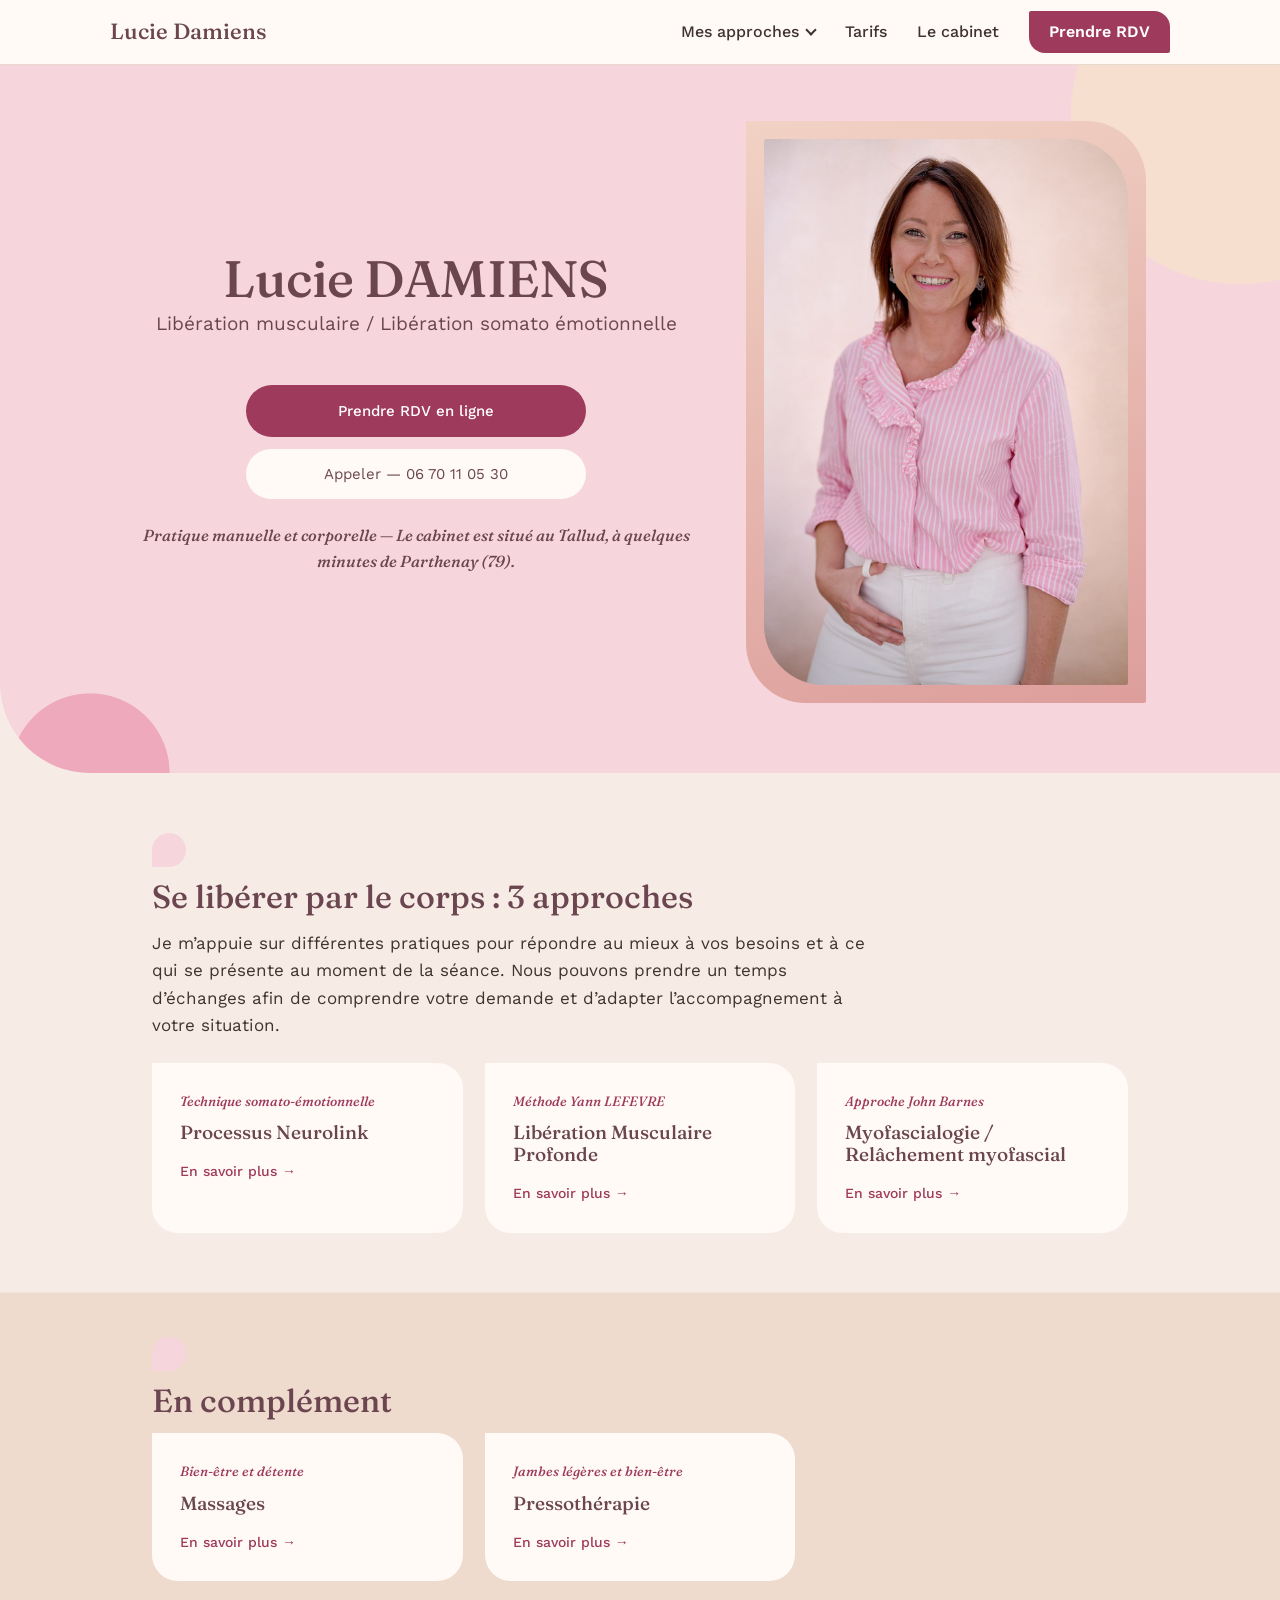
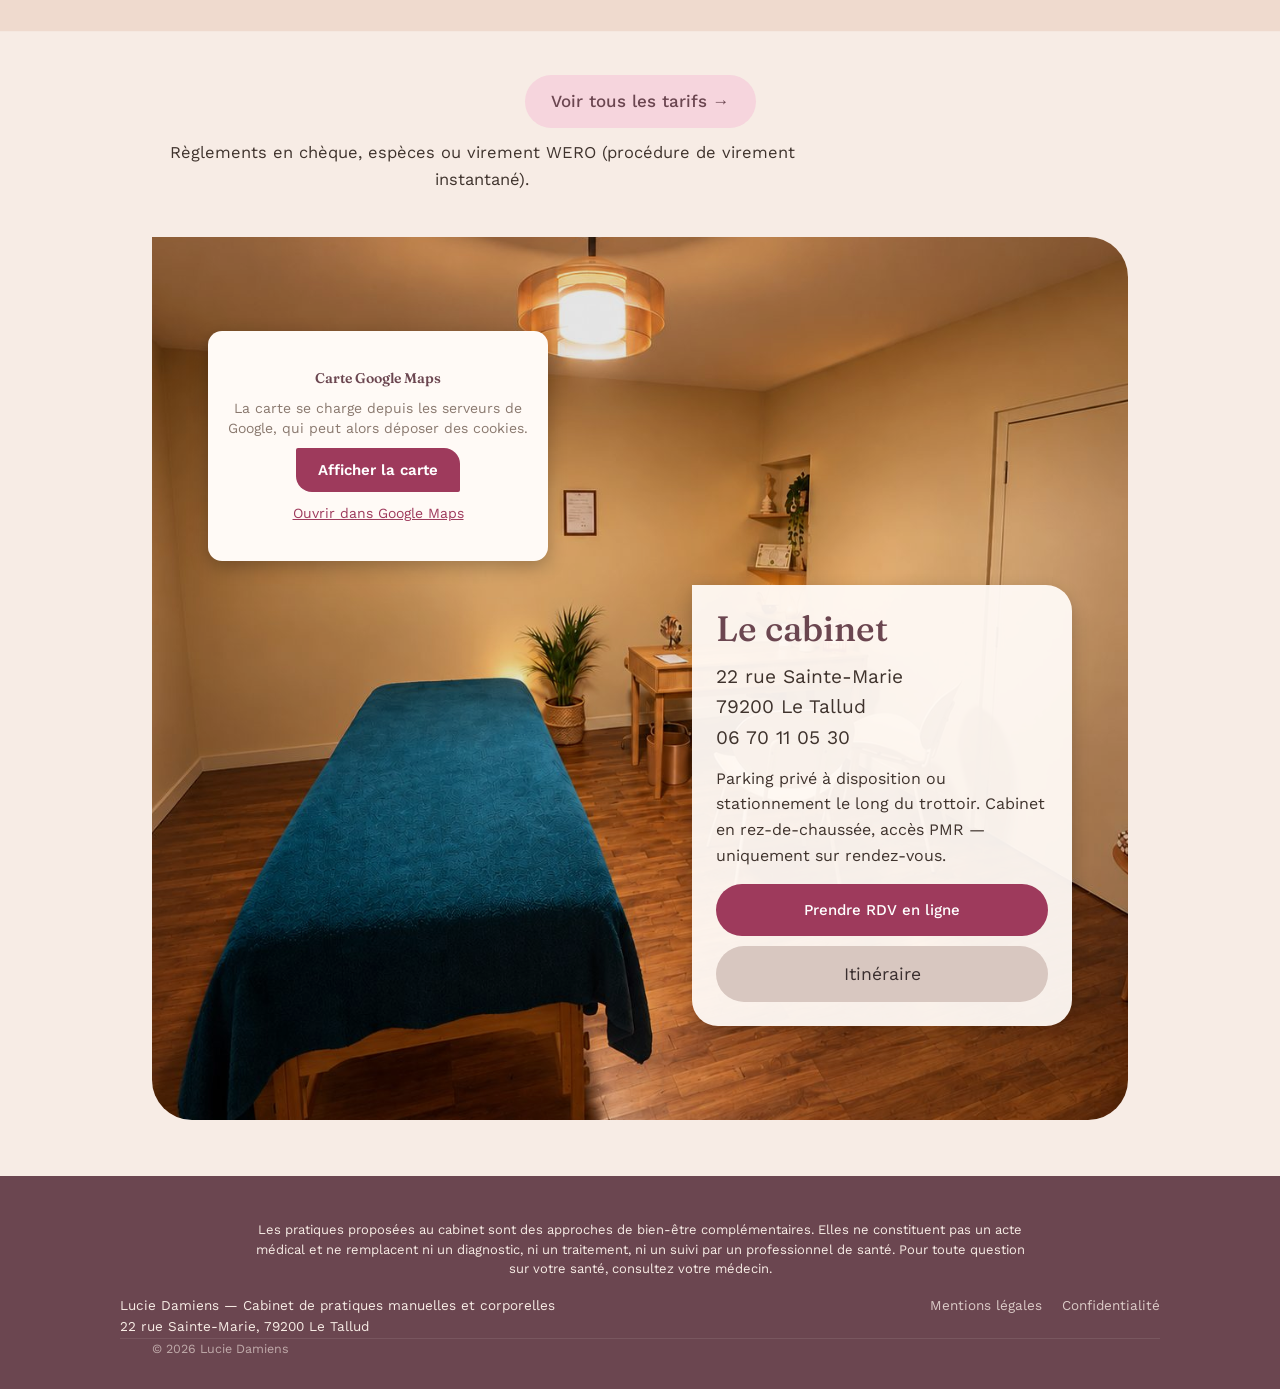
==== commit 90344f9d: "Accueil : nouveau sous-titre sous le nom (Libération musculaire / Libération somato émotionnelle) Co" ====
--- a/index.html
+++ b/index.html
@@ -25,7 +25,7 @@
 <style>/*
 Theme Name: Lucie Damiens
 Theme URI: https://luciedamiensneurolink.com/
-Author: Peux
+Author: Freddy LOCQUET
 Description: Thème sur-mesure pour le site de Lucie Damiens, thérapeute manuelle (Fasciathérapie, Libération Musculaire Profonde, Myofascialogie, Processus Neurolink).
 Version: 1.0
 Requires PHP: 7.4
@@ -988,7 +988,7 @@
   <div class="hero-accueil-texte">
     <div class="hero-elegant-title">
       <h1>Lucie DAMIENS<span class="sr-only"> – pratiques manuelles et corporelles au Tallud, près de Parthenay</span></h1>
-      <p class="hero-elegant-subtitle">Libération physique et émotionnelle par le corps</p>
+      <p class="hero-elegant-subtitle">Libération musculaire / Libération somato émotionnelle</p>
     </div>
 
     <div class="ctas">
@@ -1235,4 +1235,4 @@
   <div class="foot-bottom wrap">&copy; 2026 Lucie Damiens</div>
 </footer>
 
-</body></html>+</body></html>
